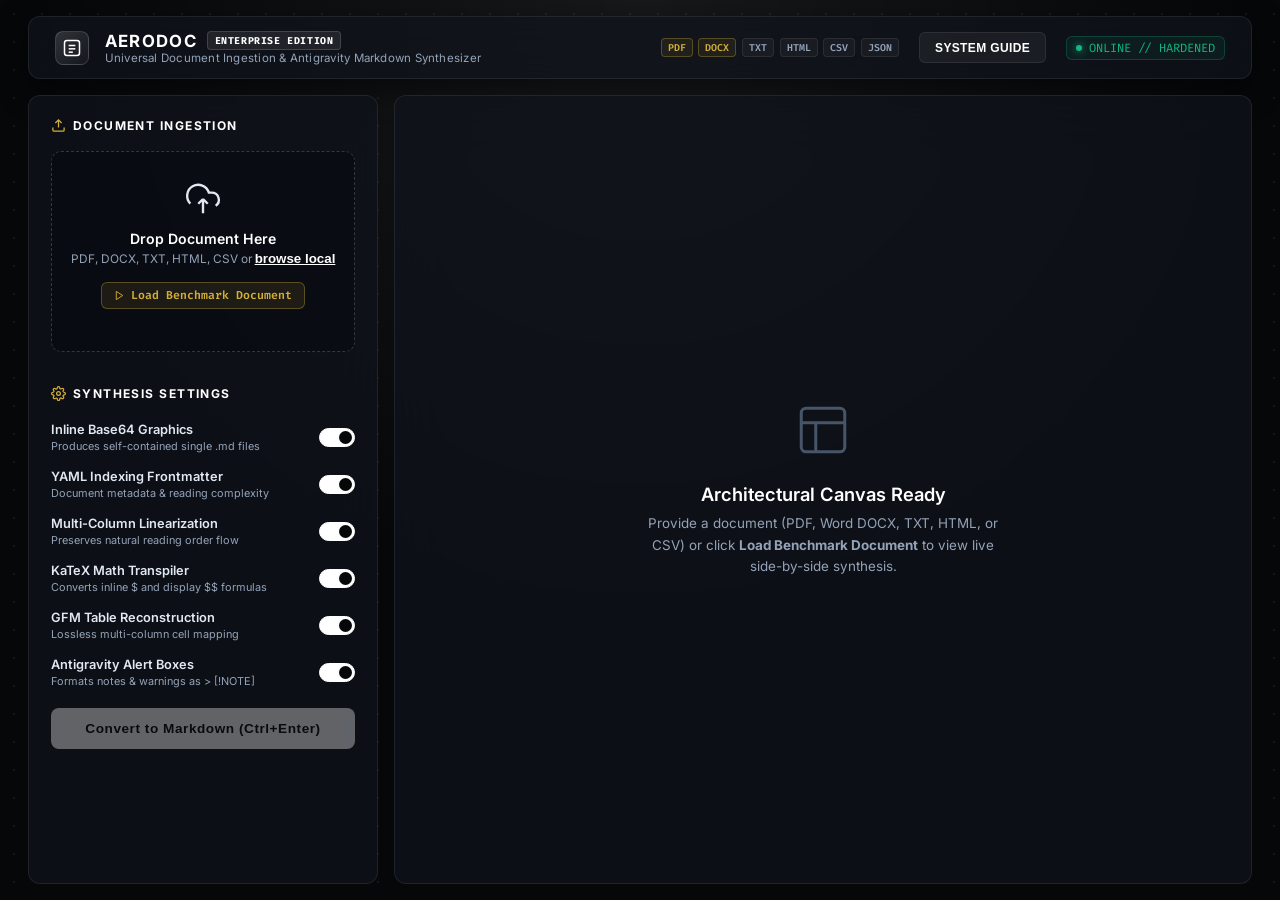
==== public/index.html @ a9525a2f "feat(deploy): configure Vercel serverless deployment and edge public assets - add api/index.py ASGI " ====
<!DOCTYPE html>
<html lang="en">
<head>
  <meta charset="UTF-8">
  <meta name="viewport" content="width=device-width, initial-scale=1.0">
  <title>AeroDoc // Enterprise Document Intelligence</title>
  
  <!-- Typography -->
  <link rel="preconnect" href="https://fonts.googleapis.com">
  <link rel="preconnect" href="https://fonts.gstatic.com" crossorigin>
  <link href="https://fonts.googleapis.com/css2?family=Fira+Code:wght@400;500;600;700&family=Inter:wght@300;400;500;600;700;800&display=swap" rel="stylesheet">
  
  <!-- KaTeX for Mathematics -->
  <link rel="stylesheet" href="https://cdn.jsdelivr.net/npm/katex@0.16.8/dist/katex.min.css">
  <script defer src="https://cdn.jsdelivr.net/npm/katex@0.16.8/dist/katex.min.js"></script>
  <script defer src="https://cdn.jsdelivr.net/npm/katex@0.16.8/dist/contrib/auto-render.min.js"></script>

  <!-- Marked Parser -->
  <script src="https://cdn.jsdelivr.net/npm/marked@12.0.0/marked.min.js"></script>

  <!-- Prism Syntax Highlighter -->
  <link rel="stylesheet" href="https://cdn.jsdelivr.net/npm/prismjs@1.29.0/themes/prism-tomorrow.min.css">
  <script src="https://cdn.jsdelivr.net/npm/prismjs@1.29.0/prism.min.js"></script>

  <link rel="stylesheet" href="style.css">
</head>
<body>
  <div class="app-shell">
    <!-- Executive Header -->
    <header class="executive-header">
      <div class="brand-section">
        <div class="brand-symbol">
          <svg viewBox="0 0 24 24" fill="none" stroke="currentColor" stroke-width="1.8">
            <rect x="3" y="3" width="18" height="18" rx="3" ry="3"/>
            <line x1="8" y1="9" x2="16" y2="9"/>
            <line x1="8" y1="13" x2="16" y2="13"/>
            <line x1="8" y1="17" x2="13" y2="17"/>
          </svg>
        </div>
        <div class="brand-meta">
          <h1>AERODOC <span class="edition-tag">ENTERPRISE EDITION</span></h1>
          <p class="system-caption">Universal Document Ingestion & Antigravity Markdown Synthesizer</p>
        </div>
      </div>

      <div class="header-status-group">
        <div class="format-ribbon">
          <span class="format-pill highlight">PDF</span>
          <span class="format-pill highlight">DOCX</span>
          <span class="format-pill">TXT</span>
          <span class="format-pill">HTML</span>
          <span class="format-pill">CSV</span>
          <span class="format-pill">JSON</span>
        </div>

        <button class="btn-architecture-guide" id="openGuideBtn">
          SYSTEM GUIDE
        </button>

        <div class="engine-telemetry" title="Enterprise Guardrails Active: Magic-Byte Inspection & Velocity Limiter">
          <span class="telemetry-node"></span>
          <span>ONLINE // HARDENED</span>
        </div>
      </div>
    </header>

    <!-- Workspace Grid -->
    <main class="workspace-grid">
      <!-- Ingestion & Parameters Sidebar -->
      <section class="controls-panel glass-panel" id="controlsPanel">
        <div class="panel-header-sub">
          <svg width="15" height="15" viewBox="0 0 24 24" fill="none" stroke="currentColor" stroke-width="2"><path d="M21 15v4a2 2 0 0 1-2 2H5a2 2 0 0 1-2-2v-4"/><polyline points="17 8 12 3 7 8"/><line x1="12" y1="3" x2="12" y2="15"/></svg>
          Document Ingestion
        </div>

        <!-- Universal Multi-Format Dropzone -->
        <div class="universal-dropzone" id="dropzone">
          <input type="file" id="fileInput" accept=".pdf,.docx,.doc,.txt,.text,.log,.csv,.tsv,.html,.htm,.rtf,.json,.yaml,.md" style="display: none;">
          <div class="dropzone-core">
            <div class="upload-icon-container">
              <svg viewBox="0 0 24 24" fill="none" stroke="currentColor" stroke-width="1.5">
                <path d="M4 14.899A7 7 0 1 1 15.71 8h1.79a4.5 4.5 0 0 1 2.5 8.242M12 12v9m0-9l-3 3m3-3l3 3"/>
              </svg>
            </div>
            <p class="drop-headline">Drop Document Here</p>
            <p class="drop-subtext">PDF, DOCX, TXT, HTML, CSV or <button type="button" class="btn-inline-browse" id="browseBtn">browse local</button></p>
            
            <div class="sample-trigger-block">
              <button type="button" class="btn-sample-executive" id="loadSampleBtn" title="Instant test with pre-built quantum architecture document">
                <svg width="11" height="11" viewBox="0 0 24 24" fill="none" stroke="currentColor" stroke-width="2"><polygon points="5 3 19 12 5 21 5 3"/></svg>
                Load Benchmark Document
              </button>
            </div>

            <div class="file-selected-indicator" id="fileNamePreview"></div>
          </div>
        </div>

        <!-- Intelligence Parameters -->
        <div class="panel-header-sub" style="margin-top: 1rem;">
          <svg width="15" height="15" viewBox="0 0 24 24" fill="none" stroke="currentColor" stroke-width="2"><circle cx="12" cy="12" r="3"/><path d="M19.4 15a1.65 1.65 0 0 0 .33 1.82l.06.06a2 2 0 0 1 0 2.83 2 2 0 0 1-2.83 0l-.06-.06a1.65 1.65 0 0 0-1.82-.33 1.65 1.65 0 0 0-1 1.51V21a2 2 0 0 1-2 2 2 2 0 0 1-2-2v-.09A1.65 1.65 0 0 0 9 19.4a1.65 1.65 0 0 0-1.82.33l-.06.06a2 2 0 0 1-2.83 0 2 2 0 0 1 0-2.83l.06-.06a1.65 1.65 0 0 0 .33-1.82 1.65 1.65 0 0 0-1.51-1H3a2 2 0 0 1-2-2 2 2 0 0 1 2-2h.09A1.65 1.65 0 0 0 4.6 9a1.65 1.65 0 0 0-.33-1.82l-.06-.06a2 2 0 0 1 0-2.83 2 2 0 0 1 2.83 0l.06.06a1.65 1.65 0 0 0 1.82.33H9a1.65 1.65 0 0 0 1-1.51V3a2 2 0 0 1 2-2 2 2 0 0 1 2 2v.09a1.65 1.65 0 0 0 1 1.51 1.65 1.65 0 0 0 1.82-.33l.06-.06a2 2 0 0 1 2.83 0 2 2 0 0 1 0 2.83l-.06.06a1.65 1.65 0 0 0-.33 1.82V9a1.65 1.65 0 0 0 1.51 1H21a2 2 0 0 1 2 2 2 2 0 0 1-2 2h-.09a1.65 1.65 0 0 0-1.51 1z"/></svg>
          Synthesis Settings
        </div>

        <div class="options-matrix">
          <label class="option-row">
            <span class="option-label">
              <strong>Inline Base64 Graphics</strong>
              <small>Produces self-contained single .md files</small>
            </span>
            <input type="checkbox" id="embedImages" checked>
            <span class="switch-slider"></span>
          </label>

          <label class="option-row">
            <span class="option-label">
              <strong>YAML Indexing Frontmatter</strong>
              <small>Document metadata & reading complexity</small>
            </span>
            <input type="checkbox" id="includeFrontmatter" checked>
            <span class="switch-slider"></span>
          </label>

          <label class="option-row">
            <span class="option-label">
              <strong>Multi-Column Linearization</strong>
              <small>Preserves natural reading order flow</small>
            </span>
            <input type="checkbox" id="unrollColumns" checked>
            <span class="switch-slider"></span>
          </label>

          <label class="option-row">
            <span class="option-label">
              <strong>KaTeX Math Transpiler</strong>
              <small>Converts inline $ and display $$ formulas</small>
            </span>
            <input type="checkbox" id="detectMath" checked>
            <span class="switch-slider"></span>
          </label>

          <label class="option-row">
            <span class="option-label">
              <strong>GFM Table Reconstruction</strong>
              <small>Lossless multi-column cell mapping</small>
            </span>
            <input type="checkbox" id="detectTables" checked>
            <span class="switch-slider"></span>
          </label>

          <label class="option-row">
            <span class="option-label">
              <strong>Antigravity Alert Boxes</strong>
              <small>Formats notes & warnings as > [!NOTE]</small>
            </span>
            <input type="checkbox" id="detectCallouts" checked>
            <span class="switch-slider"></span>
          </label>
        </div>

        <button class="btn-executive" id="convertBtn" disabled>
          <span class="spinner-hairline" id="btnSpinner" style="display: none;"></span>
          <span id="btnText">Convert to Markdown (Ctrl+Enter)</span>
        </button>
      </section>

      <!-- Results & Visual Studio -->
      <section class="results-panel glass-panel" id="resultsPanel">
        <!-- Initial Blank Canvas -->
        <div class="empty-canvas" id="emptyState">
          <div class="canvas-blueprint-icon">
            <svg viewBox="0 0 24 24" fill="none" stroke="currentColor" stroke-width="1.25">
              <rect x="3" y="3" width="18" height="18" rx="2" ry="2"/>
              <line x1="3" y1="9" x2="21" y2="9"/>
              <line x1="9" y1="21" x2="9" y2="9"/>
            </svg>
          </div>
          <h3>Architectural Canvas Ready</h3>
          <p>Provide a document (PDF, Word DOCX, TXT, HTML, or CSV) or click <strong>Load Benchmark Document</strong> to view live side-by-side synthesis.</p>
        </div>

        <!-- Populated Studio Content -->
        <div class="studio-populated-content" id="viewerContent" style="display: none;">
          <!-- Telemetry Ribbon -->
          <div class="executive-telemetry-ribbon">
            <div class="telemetry-chip gold-chip"><span class="k">Format:</span> <span class="v" id="statFormat">PDF</span></div>
            <div class="telemetry-chip"><span class="k">Classification:</span> <span class="v" id="statDocType">Document</span></div>
            <div class="telemetry-chip"><span class="k">Audience:</span> <span class="v" id="statReadability">General</span></div>
            <div class="telemetry-chip"><span class="k">Pages:</span> <span class="v" id="statPages">0</span></div>
            <div class="telemetry-chip"><span class="k">Words:</span> <span class="v" id="statWords">0</span></div>
            <div class="telemetry-chip"><span class="k">Tables:</span> <span class="v" id="statTables">0</span></div>
            <div class="telemetry-chip"><span class="k">Math:</span> <span class="v" id="statEquations">0</span></div>
            <div class="telemetry-chip"><span class="k">Alerts:</span> <span class="v" id="statCallouts">0</span></div>
            <div class="telemetry-chip gold-chip"><span class="k">Latency:</span> <span class="v" id="statSpeed">0s</span></div>
          </div>

          <!-- Action Control Bar -->
          <div class="action-control-bar">
            <div class="view-mode-selector">
              <button class="mode-btn active" data-view="split">Split View</button>
              <button class="mode-btn" data-view="rendered">Rendered</button>
              <button class="mode-btn" data-view="raw">Raw Markdown</button>
            </div>

            <div class="action-buttons-group">
              <div class="unique-token-badge" id="uniqueFilenameBadge" title="Unique filename for this download">
                file.md
              </div>
              <button class="btn-subtle" id="copyBtn" title="Copy Markdown to Clipboard">
                <svg width="13" height="13" viewBox="0 0 24 24" fill="none" stroke="currentColor" stroke-width="2"><rect x="9" y="9" width="13" height="13" rx="2" ry="2"/><path d="M5 15H4a2 2 0 0 1-2-2V4a2 2 0 0 1 2-2h9a2 2 0 0 1 2 2v1"/></svg>
                Copy
              </button>
              <a class="btn-subtle btn-solid-gold" id="downloadMdBtn" href="#" download>
                <svg width="13" height="13" viewBox="0 0 24 24" fill="none" stroke="currentColor" stroke-width="2"><path d="M21 15v4a2 2 0 0 1-2 2H5a2 2 0 0 1-2-2v-4"/><polyline points="7 10 12 15 17 10"/><line x1="12" y1="15" x2="12" y2="3"/></svg>
                Download .MD
              </a>
              <a class="btn-subtle" id="downloadZipBtn" href="#" style="display: none;">
                Bundle .ZIP
              </a>
            </div>
          </div>

          <!-- Dual Split Canvas -->
          <div class="dual-split-canvas" id="dualPanes">
            <!-- Left Pane: Source Visual & Blueprint Inspector -->
            <div class="canvas-pane canvas-left-pane" id="pdfPane">
              <div class="pane-nav-header">
                <span>Document Blueprint View</span>
                <div class="page-stepper">
                  <button id="prevPageBtn" class="stepper-btn">&lt;</button>
                  <span id="pageIndicator">Page 1 / 1</span>
                  <button id="nextPageBtn" class="stepper-btn">&gt;</button>
                </div>
              </div>
              <div class="schematic-viewport" id="schematicViewport">
                <img id="pdfPageImg" src="" alt="Document Schematic Preview">
              </div>
            </div>

            <!-- Right Pane: Antigravity Markdown Output -->
            <div class="canvas-pane canvas-right-pane" id="mdPane">
              <div class="pane-nav-header">
                <span>Antigravity Markdown Output</span>
                <span class="verified-tag">100% Lossless AST</span>
              </div>
              
              <!-- Rendered Tab -->
              <div class="markdown-editorial-body" id="mdRendered"></div>

              <!-- Raw Editor Tab -->
              <textarea class="raw-markdown-editor" id="mdRaw" readonly></textarea>
            </div>
          </div>
        </div>
      </section>
    </main>
  </div>

  <!-- Executive Architecture Modal -->
  <div class="modal-scrim" id="guideOverlay">
    <div class="modal-dialog">
      <div class="modal-header-bar">
        <h2>AERODOC ARCHITECTURE & SYSTEM SPECIFICATION</h2>
        <button class="btn-close-scrim" id="closeGuideBtn">&times;</button>
      </div>
      <div class="modal-content-scroller">
        <div class="editorial-card">
          <div class="card-title-row"><span class="step-marker">01</span> Universal Document Ingestion</div>
          <p>AeroDoc ingests PDF, Word DOCX/DOC, Plain Text, HTML, and CSV data. Format-specific abstract syntax tree (AST) engines normalize headings, tables, bullet hierarchies, and code blocks into a common structural stream.</p>
        </div>

        <div class="editorial-card">
          <div class="card-title-row"><span class="step-marker">02</span> Antigravity Callouts & KaTeX Transpilation</div>
          <p>Visual callout containers and inline alerts are transformed directly into Antigravity standard alerts: <code>&gt; [!NOTE]</code>, <code>&gt; [!WARNING]</code>, <code>&gt; [!TIP]</code>, and <code>&gt; [!IMPORTANT]</code>. Mathematical notations and LaTeX expressions are wrapped into KaTeX blocks.</p>
        </div>

        <div class="editorial-card">
          <div class="card-title-row"><span class="step-marker">03</span> Ephemeral Security & Unique Namespace</div>
          <p>Every download generates a cryptographically salted unique filename. Once transmission completes, background tasks zero out the disk bytes and delete temporary server storage immediately.</p>
        </div>

        <div class="editorial-card">
          <div class="card-title-row"><span class="step-marker">04</span> Operational Controls & Shortcuts</div>
          <p>
            Trigger conversion: <span class="kbd-tag">Ctrl + Enter</span><br>
            Close modals: <span class="kbd-tag">Esc</span><br>
            CLI execution: <span class="kbd-tag">python -m aerodoc.cli convert file.docx -o output.md</span>
          </p>
        </div>
      </div>
    </div>
  </div>

  <!-- Toast Notification -->
  <div class="executive-toast" id="toast"></div>

  <script src="app.js"></script>
</body>
</html>
---- public/style.css ----
:root {
  /* Executive Obsidian & Titanium Palette (Apple / JPMorgan Private Bank Tier) */
  --bg-pitch: #060709;
  --bg-surface: #0e1117;
  --bg-card: rgba(16, 20, 29, 0.7);
  --bg-card-hover: rgba(22, 28, 40, 0.85);
  --border-hairline: rgba(255, 255, 255, 0.08);
  --border-focus: rgba(255, 255, 255, 0.25);
  
  /* Metallic & Monochromatic Accents */
  --platinum: #ffffff;
  --silver: #e2e8f0;
  --titanium: #94a3b8;
  --graphite: #475569;
  --gold-accent: #d4af37;
  --gold-glow: rgba(212, 175, 55, 0.25);
  --emerald-telemetry: #10b981;
  --rose-telemetry: #f43f5e;

  /* Typography */
  --font-display: -apple-system, BlinkMacSystemFont, 'SF Pro Display', 'Inter', sans-serif;
  --font-sans: -apple-system, BlinkMacSystemFont, 'SF Pro Text', 'Inter', sans-serif;
  --font-mono: 'SF Mono', 'Fira Code', Menlo, Monaco, monospace;
}

* {
  box-sizing: border-box;
  margin: 0;
  padding: 0;
}

body {
  background-color: var(--bg-pitch);
  background-image: 
    radial-gradient(circle at 50% 0%, rgba(255, 255, 255, 0.07) 0%, transparent 55%),
    radial-gradient(rgba(255, 255, 255, 0.06) 1px, transparent 1px);
  background-size: 100% 100%, 28px 28px;
  color: var(--silver);
  font-family: var(--font-sans);
  height: 100vh;
  overflow: hidden;
  display: flex;
  flex-direction: column;
  -webkit-font-smoothing: antialiased;
}

/* App Shell */
.app-shell {
  display: flex;
  flex-direction: column;
  height: 100vh;
  width: 100vw;
  padding: 1rem 1.75rem;
  gap: 1rem;
}

/* Header */
.executive-header {
  display: flex;
  justify-content: space-between;
  align-items: center;
  padding: 0.85rem 1.6rem;
  background: var(--bg-card);
  border: 1px solid var(--border-hairline);
  border-radius: 12px;
  backdrop-filter: blur(32px);
  box-shadow: 0 10px 30px rgba(0, 0, 0, 0.5);
}

.brand-section {
  display: flex;
  align-items: center;
  gap: 1rem;
}

.brand-symbol {
  width: 34px;
  height: 34px;
  display: flex;
  align-items: center;
  justify-content: center;
  background: linear-gradient(135deg, rgba(255, 255, 255, 0.15), rgba(255, 255, 255, 0.03));
  border: 1px solid rgba(255, 255, 255, 0.15);
  border-radius: 8px;
}

.brand-symbol svg {
  width: 20px;
  height: 20px;
  stroke: var(--platinum);
}

.brand-meta h1 {
  font-family: var(--font-display);
  font-size: 1.05rem;
  font-weight: 700;
  letter-spacing: 0.08em;
  color: var(--platinum);
  display: flex;
  align-items: center;
  gap: 0.6rem;
}

.edition-tag {
  font-family: var(--font-mono);
  font-size: 0.62rem;
  font-weight: 700;
  padding: 2px 7px;
  border-radius: 4px;
  background: rgba(255, 255, 255, 0.08);
  border: 1px solid rgba(255, 255, 255, 0.15);
  color: var(--platinum);
  letter-spacing: 0.06em;
}

.system-caption {
  font-size: 0.72rem;
  color: var(--titanium);
  letter-spacing: 0.02em;
}

.header-status-group {
  display: flex;
  align-items: center;
  gap: 1.25rem;
}

.format-ribbon {
  display: flex;
  align-items: center;
  gap: 0.35rem;
}

.format-pill {
  font-family: var(--font-mono);
  font-size: 0.62rem;
  font-weight: 600;
  padding: 2px 6px;
  border-radius: 4px;
  background: rgba(255, 255, 255, 0.04);
  border: 1px solid var(--border-hairline);
  color: var(--titanium);
}

.format-pill.highlight {
  color: var(--gold-accent);
  border-color: rgba(212, 175, 55, 0.3);
  background: rgba(212, 175, 55, 0.08);
}

.engine-telemetry {
  display: flex;
  align-items: center;
  gap: 0.45rem;
  font-family: var(--font-mono);
  font-size: 0.75rem;
  color: var(--emerald-telemetry);
  background: rgba(16, 185, 129, 0.08);
  padding: 3px 9px;
  border-radius: 6px;
  border: 1px solid rgba(16, 185, 129, 0.25);
}

.telemetry-node {
  width: 6px;
  height: 6px;
  background: var(--emerald-telemetry);
  border-radius: 50%;
  box-shadow: 0 0 8px var(--emerald-telemetry);
}

.btn-architecture-guide {
  display: inline-flex;
  align-items: center;
  gap: 0.4rem;
  padding: 0.45rem 0.95rem;
  background: rgba(255, 255, 255, 0.05);
  color: var(--platinum);
  border: 1px solid var(--border-hairline);
  border-radius: 6px;
  font-size: 0.75rem;
  font-weight: 600;
  cursor: pointer;
  transition: all 0.2s ease;
  letter-spacing: 0.03em;
}

.btn-architecture-guide:hover {
  background: rgba(255, 255, 255, 0.12);
  border-color: rgba(255, 255, 255, 0.3);
}

/* Workspace Split */
.workspace-grid {
  display: grid;
  grid-template-columns: 350px 1fr;
  gap: 1rem;
  flex: 1;
  min-height: 0;
}

/* Glass Panels */
.glass-panel {
  background: var(--bg-card);
  border: 1px solid var(--border-hairline);
  border-radius: 12px;
  backdrop-filter: blur(28px);
  display: flex;
  flex-direction: column;
}

/* Controls Panel */
.controls-panel {
  padding: 1.35rem;
  gap: 1.15rem;
  overflow-y: auto;
}

.panel-header-sub {
  display: flex;
  align-items: center;
  gap: 0.45rem;
  font-family: var(--font-display);
  font-size: 0.75rem;
  font-weight: 700;
  text-transform: uppercase;
  letter-spacing: 0.12em;
  color: var(--platinum);
}

.panel-header-sub svg {
  stroke: var(--gold-accent);
}

/* Universal Dropzone */
.universal-dropzone {
  border: 1.5px dashed rgba(255, 255, 255, 0.18);
  border-radius: 10px;
  padding: 1.75rem 1rem;
  text-align: center;
  background: rgba(8, 10, 15, 0.6);
  cursor: pointer;
  transition: all 0.25s ease;
}

.universal-dropzone:hover, .universal-dropzone.dragover {
  border-color: var(--platinum);
  background: rgba(255, 255, 255, 0.03);
  box-shadow: 0 0 25px rgba(255, 255, 255, 0.08);
}

.upload-icon-container svg {
  width: 38px;
  height: 38px;
  stroke: var(--silver);
  margin-bottom: 0.5rem;
}

.drop-headline {
  font-size: 0.88rem;
  font-weight: 600;
  color: var(--platinum);
  margin-bottom: 0.25rem;
}

.drop-subtext {
  font-size: 0.74rem;
  color: var(--titanium);
}

.btn-inline-browse {
  background: none;
  border: none;
  color: var(--platinum);
  font-weight: 600;
  cursor: pointer;
  text-decoration: underline;
}

.sample-trigger-block {
  margin-top: 1rem;
}

.btn-sample-executive {
  display: inline-flex;
  align-items: center;
  gap: 0.4rem;
  padding: 5px 12px;
  background: rgba(212, 175, 55, 0.1);
  color: var(--gold-accent);
  border: 1px solid rgba(212, 175, 55, 0.35);
  border-radius: 6px;
  font-size: 0.72rem;
  font-family: var(--font-mono);
  font-weight: 600;
  cursor: pointer;
  transition: 0.2s ease;
}

.btn-sample-executive:hover {
  background: rgba(212, 175, 55, 0.22);
  box-shadow: 0 0 14px var(--gold-glow);
}

.file-selected-indicator {
  margin-top: 0.85rem;
  font-family: var(--font-mono);
  font-size: 0.74rem;
  color: var(--gold-accent);
  word-break: break-all;
}

/* Parameters List */
.options-matrix {
  display: flex;
  flex-direction: column;
  gap: 0.75rem;
}

.option-row {
  display: flex;
  align-items: center;
  justify-content: space-between;
  cursor: pointer;
  user-select: none;
  font-size: 0.8rem;
  padding: 2px 0;
}

.option-label {
  display: flex;
  flex-direction: column;
  gap: 2px;
}

.option-label strong {
  font-weight: 600;
  color: var(--silver);
}

.option-label small {
  font-size: 0.68rem;
  color: var(--titanium);
}

.option-row input {
  opacity: 0;
  width: 0;
  height: 0;
}

.switch-slider {
  width: 36px;
  height: 19px;
  background-color: #1a202c;
  border: 1px solid var(--border-hairline);
  border-radius: 20px;
  position: relative;
  transition: 0.25s;
  flex-shrink: 0;
}

.switch-slider:before {
  content: "";
  position: absolute;
  height: 13px;
  width: 13px;
  left: 2px;
  bottom: 2px;
  background-color: #94a3b8;
  border-radius: 50%;
  transition: 0.25s;
}

.option-row input:checked + .switch-slider {
  background: #ffffff;
  border-color: #ffffff;
}

.option-row input:checked + .switch-slider:before {
  transform: translateX(17px);
  background-color: #060709;
}

/* Primary Executive Button */
.btn-executive {
  display: inline-flex;
  align-items: center;
  justify-content: center;
  gap: 0.5rem;
  padding: 0.75rem 1.25rem;
  border-radius: 8px;
  font-size: 0.85rem;
  font-weight: 700;
  letter-spacing: 0.04em;
  cursor: pointer;
  border: 1px solid rgba(255, 255, 255, 0.2);
  transition: all 0.2s ease;
  background: #ffffff;
  color: #000000;
  width: 100%;
}

.btn-executive:hover:not(:disabled) {
  background: #f1f5f9;
  box-shadow: 0 4px 20px rgba(255, 255, 255, 0.2);
  transform: translateY(-1px);
}

.btn-executive:disabled {
  opacity: 0.35;
  cursor: not-allowed;
  filter: grayscale(1);
}

.spinner-hairline {
  width: 14px;
  height: 14px;
  border: 2px solid rgba(0, 0, 0, 0.2);
  border-top-color: #000;
  border-radius: 50%;
  animation: spin 0.8s linear infinite;
}

@keyframes spin {
  to { transform: rotate(360deg); }
}

/* Results Section */
.results-panel {
  display: flex;
  flex-direction: column;
  min-height: 0;
  overflow: hidden;
}

/* Empty State */
.empty-canvas {
  margin: auto;
  text-align: center;
  max-width: 440px;
  padding: 2.5rem;
}

.canvas-blueprint-icon svg {
  width: 58px;
  height: 58px;
  stroke: var(--graphite);
  margin-bottom: 1.25rem;
}

.empty-canvas h3 {
  font-family: var(--font-display);
  font-size: 1.15rem;
  color: var(--platinum);
  margin-bottom: 0.5rem;
  font-weight: 600;
}

.empty-canvas p {
  font-size: 0.84rem;
  color: var(--titanium);
  line-height: 1.6;
}

/* Populated Studio Content */
.studio-populated-content {
  display: flex;
  flex-direction: column;
  height: 100%;
  min-height: 0;
}

/* Telemetry Ribbon */
.executive-telemetry-ribbon {
  display: flex;
  gap: 0.5rem;
  padding: 0.65rem 1.25rem;
  border-bottom: 1px solid var(--border-hairline);
  overflow-x: auto;
  flex-shrink: 0;
  background: rgba(8, 10, 15, 0.8);
}

.telemetry-chip {
  display: flex;
  align-items: center;
  gap: 0.4rem;
  padding: 3px 9px;
  border-radius: 5px;
  background: rgba(255, 255, 255, 0.03);
  border: 1px solid var(--border-hairline);
  font-size: 0.72rem;
  font-family: var(--font-mono);
  white-space: nowrap;
}

.telemetry-chip .k {
  color: var(--titanium);
}

.telemetry-chip .v {
  color: var(--platinum);
  font-weight: 600;
}

.telemetry-chip.gold-chip .v {
  color: var(--gold-accent);
}

/* Action Control Bar */
.action-control-bar {
  display: flex;
  justify-content: space-between;
  align-items: center;
  padding: 0.65rem 1.25rem;
  border-bottom: 1px solid var(--border-hairline);
  flex-shrink: 0;
}

.view-mode-selector {
  display: flex;
  gap: 0.35rem;
}

.mode-btn {
  background: transparent;
  border: 1px solid transparent;
  color: var(--titanium);
  padding: 0.38rem 0.8rem;
  border-radius: 6px;
  font-size: 0.76rem;
  font-weight: 600;
  cursor: pointer;
  transition: all 0.2s ease;
}

.mode-btn:hover {
  color: var(--platinum);
  background: rgba(255, 255, 255, 0.05);
}

.mode-btn.active {
  color: #000;
  background: #ffffff;
  border-color: #ffffff;
}

.action-buttons-group {
  display: flex;
  align-items: center;
  gap: 0.6rem;
}

.unique-token-badge {
  font-family: var(--font-mono);
  font-size: 0.72rem;
  color: var(--platinum);
  background: rgba(255, 255, 255, 0.06);
  border: 1px solid var(--border-hairline);
  padding: 4px 10px;
  border-radius: 4px;
  max-width: 250px;
  overflow: hidden;
  text-overflow: ellipsis;
  white-space: nowrap;
}

.btn-subtle {
  display: inline-flex;
  align-items: center;
  gap: 0.4rem;
  padding: 0.5rem 0.95rem;
  border-radius: 6px;
  font-size: 0.78rem;
  font-weight: 600;
  cursor: pointer;
  border: 1px solid var(--border-hairline);
  background: rgba(255, 255, 255, 0.06);
  color: var(--platinum);
  text-decoration: none;
  transition: all 0.2s ease;
}

.btn-subtle:hover {
  background: rgba(255, 255, 255, 0.12);
  border-color: rgba(255, 255, 255, 0.25);
}

.btn-solid-gold {
  background: rgba(212, 175, 55, 0.15);
  color: var(--gold-accent);
  border: 1px solid rgba(212, 175, 55, 0.4);
}

.btn-solid-gold:hover {
  background: rgba(212, 175, 55, 0.28);
  box-shadow: 0 0 15px var(--gold-glow);
}

/* Dual Split Viewing Layout */
.dual-split-canvas {
  display: grid;
  grid-template-columns: 1fr 1fr;
  flex: 1;
  min-height: 0;
  height: 100%;
}

.dual-split-canvas.rendered-only {
  grid-template-columns: 0 1fr;
}
.dual-split-canvas.rendered-only .canvas-left-pane {
  display: none;
}

.dual-split-canvas.raw-only {
  grid-template-columns: 0 1fr;
}
.dual-split-canvas.raw-only .canvas-left-pane,
.dual-split-canvas.raw-only #mdRendered {
  display: none;
}
.dual-split-canvas.raw-only #mdRaw {
  display: block;
}

.canvas-pane {
  display: flex;
  flex-direction: column;
  min-height: 0;
  border-right: 1px solid var(--border-hairline);
}

.canvas-pane:last-child {
  border-right: none;
}

.pane-nav-header {
  display: flex;
  justify-content: space-between;
  align-items: center;
  padding: 0.55rem 1.25rem;
  background: rgba(12, 14, 20, 0.85);
  font-size: 0.72rem;
  font-weight: 700;
  color: var(--titanium);
  text-transform: uppercase;
  letter-spacing: 0.08em;
  border-bottom: 1px solid var(--border-hairline);
}

.verified-tag {
  font-size: 0.62rem;
  color: var(--platinum);
  background: rgba(255, 255, 255, 0.08);
  padding: 2px 7px;
  border-radius: 4px;
  border: 1px solid var(--border-hairline);
}

.page-stepper {
  display: flex;
  align-items: center;
  gap: 0.5rem;
  font-family: var(--font-mono);
  font-size: 0.72rem;
}

.stepper-btn {
  background: rgba(255, 255, 255, 0.06);
  border: 1px solid var(--border-hairline);
  color: var(--silver);
  width: 22px;
  height: 22px;
  border-radius: 4px;
  display: flex;
  align-items: center;
  justify-content: center;
  cursor: pointer;
}

.stepper-btn:hover {
  background: rgba(255, 255, 255, 0.16);
}

.schematic-viewport {
  flex: 1;
  overflow: auto;
  display: flex;
  align-items: flex-start;
  justify-content: center;
  padding: 1.25rem;
  background: #040507;
}

.schematic-viewport img,
.schematic-viewport svg {
  max-width: 100%;
  height: auto;
  border-radius: 6px;
  box-shadow: 0 10px 30px rgba(0, 0, 0, 0.8);
  border: 1px solid var(--border-hairline);
}

/* Markdown Render Body */
.markdown-editorial-body {
  flex: 1;
  overflow-y: auto;
  padding: 1.75rem 2rem;
  line-height: 1.8;
  font-size: 0.94rem;
  color: #e2e8f0;
}

/* Raw Editor */
.raw-markdown-editor {
  display: none;
  flex: 1;
  background: #07090d;
  color: #e2e8f0;
  border: none;
  padding: 1.75rem 2rem;
  font-family: var(--font-mono);
  font-size: 0.84rem;
  line-height: 1.65;
  resize: none;
  outline: none;
  white-space: pre-wrap;
}

/* Antigravity / GitHub Alerts (Executive Styling) */
.alert-box {
  padding: 0.95rem 1.35rem;
  margin: 1.5rem 0;
  border-left: 3px solid;
  border-radius: 0 8px 8px 0;
  background: rgba(255, 255, 255, 0.02);
}

.alert-title {
  display: flex;
  align-items: center;
  gap: 0.45rem;
  font-family: var(--font-display);
  font-weight: 700;
  font-size: 0.82rem;
  margin-bottom: 0.4rem;
  text-transform: uppercase;
  letter-spacing: 0.08em;
}

.alert-NOTE {
  border-color: #ffffff;
  background: rgba(255, 255, 255, 0.04);
}
.alert-NOTE .alert-title { color: #ffffff; }

.alert-TIP {
  border-color: var(--gold-accent);
  background: rgba(212, 175, 55, 0.06);
}
.alert-TIP .alert-title { color: var(--gold-accent); }

.alert-IMPORTANT {
  border-color: #cbd5e1;
  background: rgba(203, 213, 225, 0.05);
}
.alert-IMPORTANT .alert-title { color: #cbd5e1; }

.alert-WARNING {
  border-color: var(--gold-accent);
  background: rgba(212, 175, 55, 0.09);
}
.alert-WARNING .alert-title { color: var(--gold-accent); }

.alert-CAUTION {
  border-color: var(--rose-telemetry);
  background: rgba(244, 63, 94, 0.06);
}
.alert-CAUTION .alert-title { color: var(--rose-telemetry); }

/* Tables */
.markdown-editorial-body table {
  width: 100%;
  border-collapse: collapse;
  margin: 1.5rem 0;
  font-size: 0.88rem;
}

.markdown-editorial-body th,
.markdown-editorial-body td {
  padding: 0.75rem 1rem;
  border: 1px solid var(--border-hairline);
  text-align: left;
}

.markdown-editorial-body th {
  background: rgba(255, 255, 255, 0.04);
  color: var(--platinum);
  font-weight: 700;
  letter-spacing: 0.04em;
}

.markdown-editorial-body tr:hover {
  background: rgba(255, 255, 255, 0.02);
}

/* Headings */
.markdown-editorial-body h1 {
  font-family: var(--font-display);
  font-size: 1.65rem;
  font-weight: 700;
  margin: 1.75rem 0 0.85rem 0;
  color: var(--platinum);
  border-bottom: 1px solid var(--border-hairline);
  padding-bottom: 0.5rem;
  letter-spacing: -0.01em;
}

.markdown-editorial-body h2 {
  font-family: var(--font-display);
  font-size: 1.3rem;
  font-weight: 600;
  margin: 1.4rem 0 0.6rem 0;
  color: var(--silver);
}

.markdown-editorial-body h3 {
  font-family: var(--font-display);
  font-size: 1.08rem;
  font-weight: 600;
  margin: 1.15rem 0 0.5rem 0;
  color: var(--titanium);
}

.markdown-editorial-body hr {
  border: 0;
  height: 1px;
  background: var(--border-hairline);
  margin: 2rem 0;
}

.markdown-editorial-body code {
  font-family: var(--font-mono);
  background: rgba(255, 255, 255, 0.05);
  padding: 2px 6px;
  border-radius: 4px;
  font-size: 0.85em;
  color: var(--platinum);
  border: 1px solid var(--border-hairline);
}

.markdown-editorial-body pre {
  background: #090b10;
  border: 1px solid var(--border-hairline);
  padding: 1.15rem;
  border-radius: 8px;
  overflow-x: auto;
  margin: 1.25rem 0;
}

/* Architecture Modal */
.modal-scrim {
  position: fixed;
  inset: 0;
  background: rgba(0, 0, 0, 0.82);
  backdrop-filter: blur(16px);
  z-index: 10000;
  display: none;
  align-items: center;
  justify-content: center;
  padding: 1.5rem;
}

.modal-dialog {
  background: #0e1117;
  border: 1px solid var(--border-focus);
  box-shadow: 0 25px 60px rgba(0, 0, 0, 0.8);
  border-radius: 14px;
  max-width: 800px;
  width: 100%;
  max-height: 85vh;
  display: flex;
  flex-direction: column;
  overflow: hidden;
}

.modal-header-bar {
  display: flex;
  justify-content: space-between;
  align-items: center;
  padding: 1.25rem 1.6rem;
  border-bottom: 1px solid var(--border-hairline);
}

.modal-header-bar h2 {
  font-family: var(--font-display);
  font-size: 1.15rem;
  font-weight: 700;
  color: var(--platinum);
  letter-spacing: 0.04em;
}

.btn-close-scrim {
  background: transparent;
  border: none;
  color: var(--titanium);
  font-size: 1.4rem;
  cursor: pointer;
  line-height: 1;
}

.btn-close-scrim:hover {
  color: var(--platinum);
}

.modal-content-scroller {
  padding: 1.6rem;
  overflow-y: auto;
  display: flex;
  flex-direction: column;
  gap: 1.25rem;
}

.editorial-card {
  background: rgba(255, 255, 255, 0.02);
  border: 1px solid var(--border-hairline);
  border-radius: 10px;
  padding: 1.15rem 1.35rem;
}

.card-title-row {
  font-size: 0.92rem;
  font-weight: 700;
  margin-bottom: 0.45rem;
  color: var(--platinum);
  display: flex;
  align-items: center;
  gap: 0.6rem;
}

.step-marker {
  font-family: var(--font-mono);
  font-size: 0.72rem;
  color: var(--gold-accent);
  background: rgba(212, 175, 55, 0.12);
  padding: 2px 7px;
  border-radius: 4px;
  border: 1px solid rgba(212, 175, 55, 0.3);
}

.editorial-card p {
  font-size: 0.84rem;
  color: var(--titanium);
  line-height: 1.65;
}

.kbd-tag {
  display: inline-block;
  padding: 2px 7px;
  font-family: var(--font-mono);
  font-size: 0.72rem;
  background: rgba(255, 255, 255, 0.08);
  color: var(--platinum);
  border: 1px solid var(--border-hairline);
  border-radius: 4px;
}

/* Toast */
.executive-toast {
  position: fixed;
  bottom: 2rem;
  right: 2rem;
  background: rgba(14, 17, 23, 0.96);
  color: var(--platinum);
  border: 1px solid var(--border-focus);
  box-shadow: 0 10px 30px rgba(0, 0, 0, 0.7);
  padding: 0.85rem 1.35rem;
  border-radius: 8px;
  font-size: 0.82rem;
  display: none;
  z-index: 10001;
  animation: slideToast 0.25s ease;
}

@keyframes slideToast {
  from { transform: translateY(15px); opacity: 0; }
  to { transform: translateY(0); opacity: 1; }
}
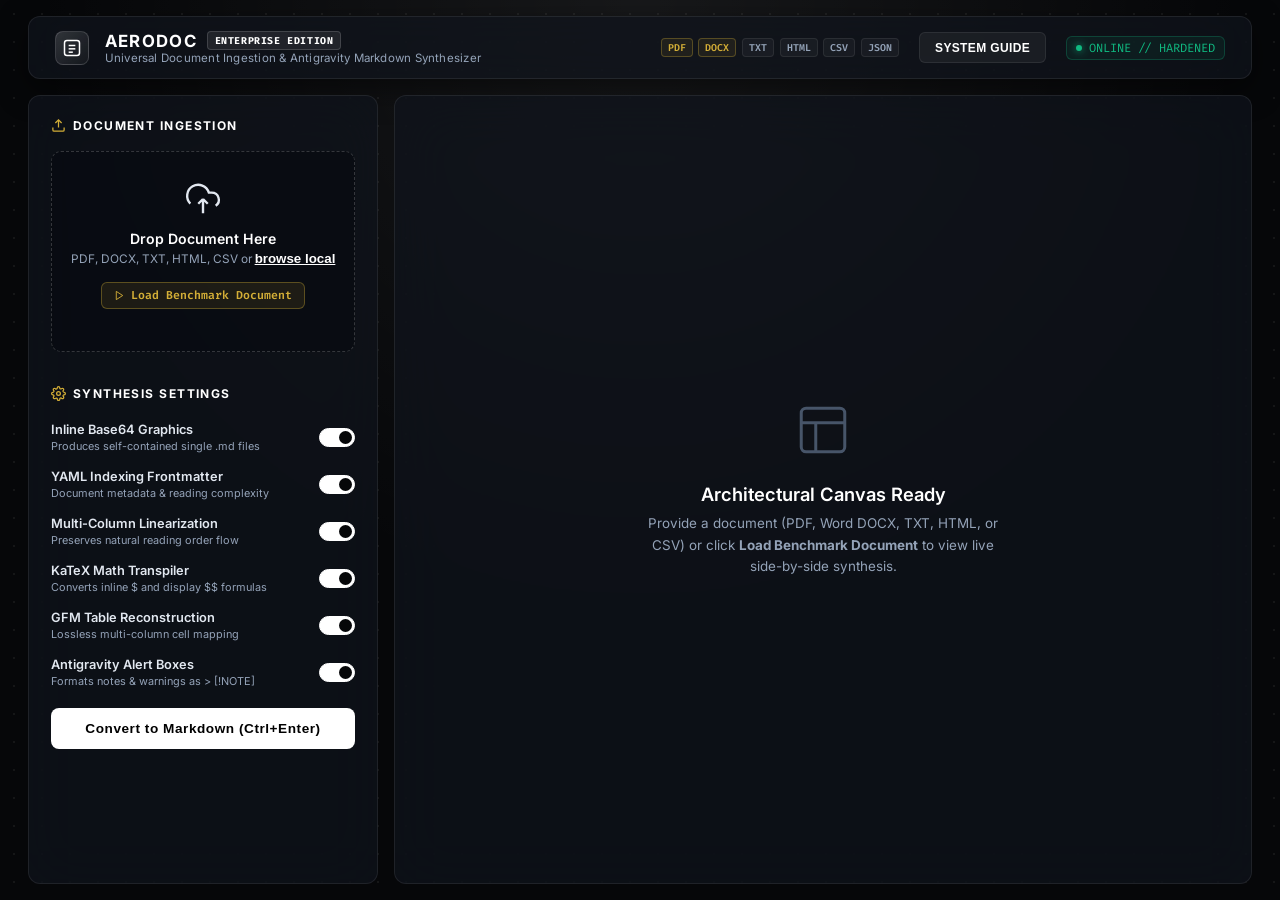
==== commit 3666c50a: "fix(ui): enable scroll on mobile/small screens, enable convert button prompt, and add defensive rend" ====
--- a/public/index.html
+++ b/public/index.html
@@ -158,7 +158,7 @@
           </label>
         </div>
 
-        <button class="btn-executive" id="convertBtn" disabled>
+        <button class="btn-executive" id="convertBtn">
           <span class="spinner-hairline" id="btnSpinner" style="display: none;"></span>
           <span id="btnText">Convert to Markdown (Ctrl+Enter)</span>
         </button>
--- a/public/style.css
+++ b/public/style.css
@@ -37,8 +37,9 @@
   background-size: 100% 100%, 28px 28px;
   color: var(--silver);
   font-family: var(--font-sans);
-  height: 100vh;
-  overflow: hidden;
+  min-height: 100vh;
+  overflow-y: auto;
+  overflow-x: hidden;
   display: flex;
   flex-direction: column;
   -webkit-font-smoothing: antialiased;
@@ -48,8 +49,10 @@
 .app-shell {
   display: flex;
   flex-direction: column;
-  height: 100vh;
-  width: 100vw;
+  min-height: 100vh;
+  width: 100%;
+  max-width: 1920px;
+  margin: 0 auto;
   padding: 1rem 1.75rem;
   gap: 1rem;
 }
@@ -988,3 +991,47 @@
   from { transform: translateY(15px); opacity: 0; }
   to { transform: translateY(0); opacity: 1; }
 }
+
+/* Responsive Layout */
+@media (max-width: 1024px) {
+  .workspace-grid {
+    grid-template-columns: 1fr;
+    height: auto;
+  }
+  .controls-panel {
+    max-height: none;
+    overflow: visible;
+  }
+  .results-panel {
+    min-height: 700px;
+  }
+  .app-shell {
+    height: auto;
+    padding: 0.75rem;
+  }
+}
+
+@media (max-width: 768px) {
+  .executive-header {
+    flex-direction: column;
+    align-items: flex-start;
+    gap: 0.75rem;
+  }
+  .header-status-group {
+    width: 100%;
+    justify-content: space-between;
+    flex-wrap: wrap;
+    gap: 0.5rem;
+  }
+  .dual-split-canvas {
+    grid-template-columns: 1fr;
+  }
+  .canvas-left-pane {
+    max-height: 400px;
+  }
+  .action-control-bar {
+    flex-direction: column;
+    align-items: flex-start;
+    gap: 0.6rem;
+  }
+}
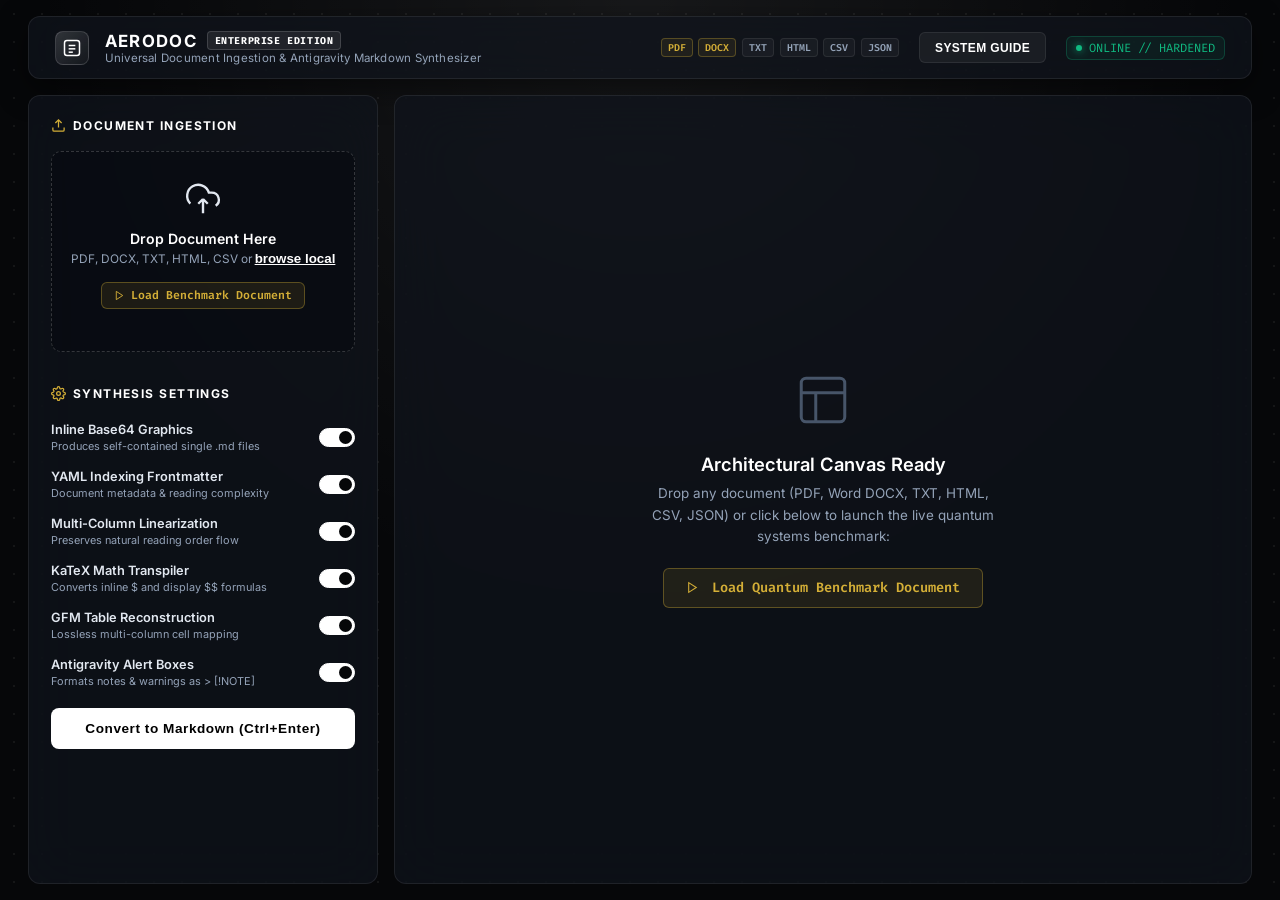
==== commit 62d3409c: "fix(ui): add center load button, immediate result display, and syntax verification" ====
--- a/public/index.html
+++ b/public/index.html
@@ -176,7 +176,13 @@
             </svg>
           </div>
           <h3>Architectural Canvas Ready</h3>
-          <p>Provide a document (PDF, Word DOCX, TXT, HTML, or CSV) or click <strong>Load Benchmark Document</strong> to view live side-by-side synthesis.</p>
+          <p>Drop any document (PDF, Word DOCX, TXT, HTML, CSV, JSON) or click below to launch the live quantum systems benchmark:</p>
+          <div style="margin-top: 1.25rem;">
+            <button type="button" class="btn-sample-executive" id="emptyLoadSampleBtn" style="padding: 0.65rem 1.4rem; font-size: 0.85rem; cursor: pointer;">
+              <svg width="13" height="13" viewBox="0 0 24 24" fill="none" stroke="currentColor" stroke-width="2" style="margin-right: 6px;"><polygon points="5 3 19 12 5 21 5 3"/></svg>
+              Load Quantum Benchmark Document
+            </button>
+          </div>
         </div>
 
         <!-- Populated Studio Content -->
